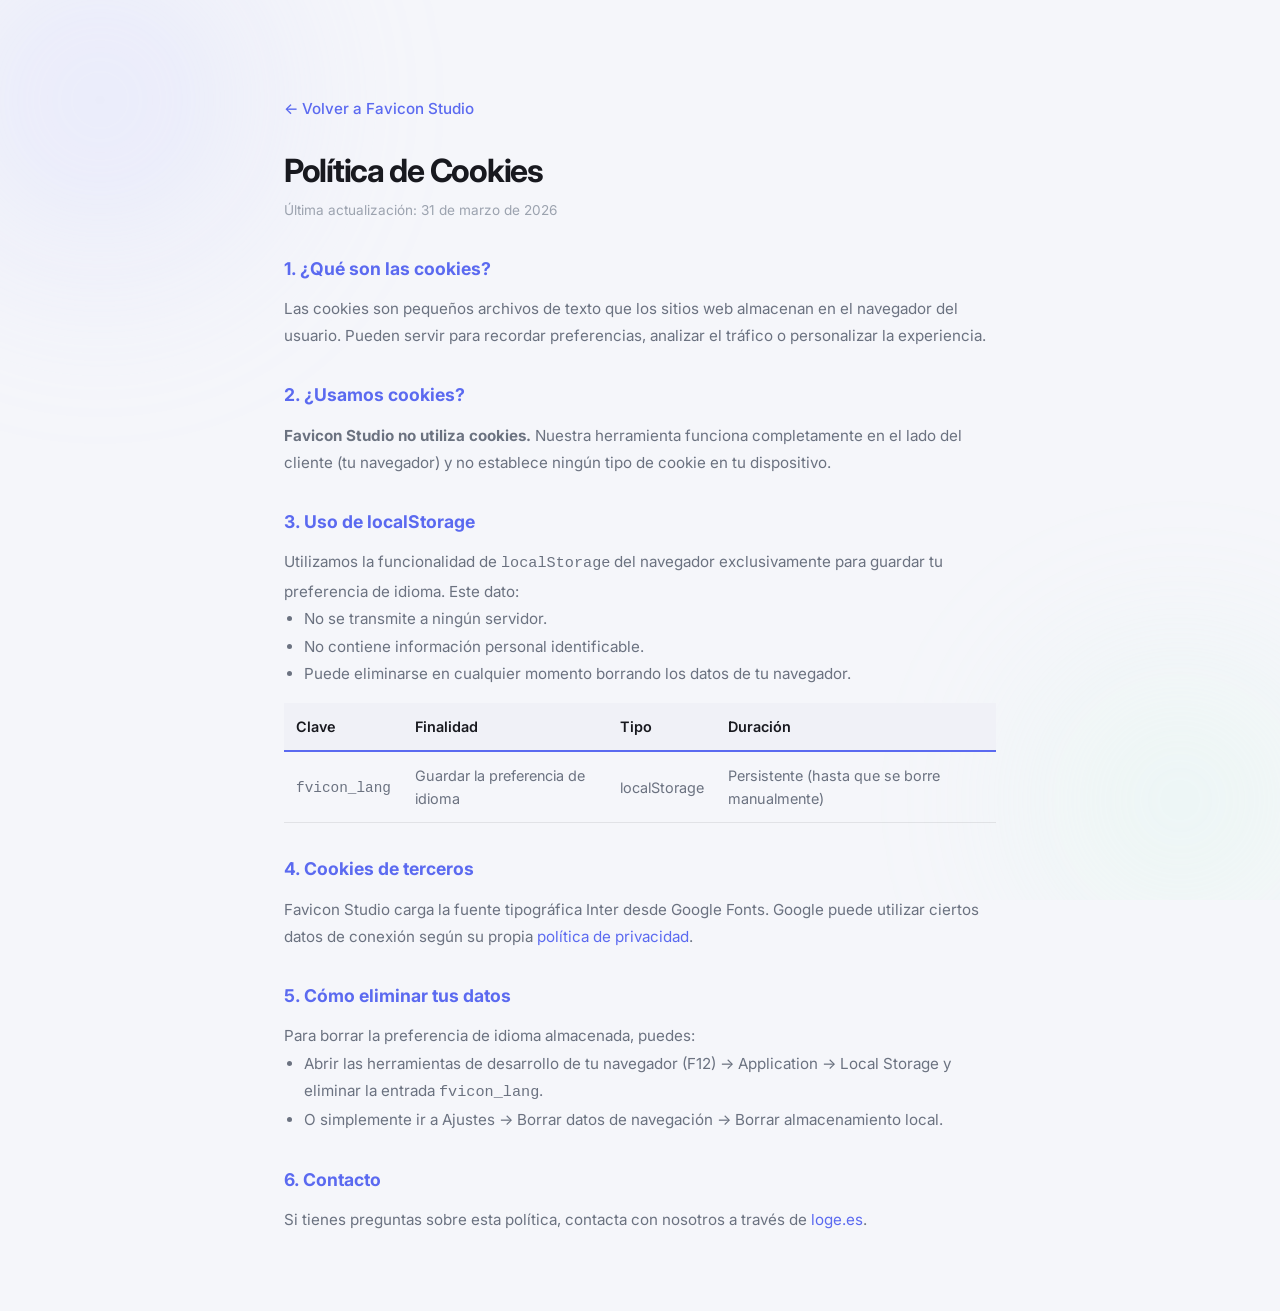
==== cookies.html @ edabd22c "feat: complete overhaul of Favicon Studio" ====
<!DOCTYPE html>
<html lang="es">
<head>
    <meta charset="UTF-8">
    <meta name="viewport" content="width=device-width, initial-scale=1.0">
    <title>Política de Cookies — Favicon Studio by Loge</title>
    <link rel="icon" type="image/svg+xml" href="favicon.svg">
    <link rel="stylesheet" href="styles.css">
    <link rel="preconnect" href="https://fonts.googleapis.com">
    <link rel="preconnect" href="https://fonts.gstatic.com" crossorigin>
    <link href="https://fonts.googleapis.com/css2?family=Inter:wght@300;400;500;600;700&display=swap" rel="stylesheet">
    <style>
        .legal-page { max-width: 760px; margin: 0 auto; padding: 3rem 1.5rem 5rem; position: relative; z-index: 10; }
        .legal-page h1 { font-size: 2rem; margin-bottom: 0.5rem; }
        .legal-page .updated { color: var(--text-3); font-size: 0.85rem; margin-bottom: 2rem; }
        .legal-page h2 { font-size: 1.1rem; color: var(--primary); margin: 2rem 0 0.75rem; }
        .legal-page p, .legal-page li { font-size: 0.95rem; color: var(--text-2); line-height: 1.8; }
        .legal-page ul { padding-left: 1.25rem; margin-bottom: 1rem; }
        .legal-page a { color: var(--primary); text-decoration: none; }
        .legal-page a:hover { text-decoration: underline; }
        .back-link { display: inline-flex; align-items: center; gap: 0.4rem; color: var(--primary); text-decoration: none; font-weight: 500; margin-bottom: 2rem; font-size: 0.95rem; }
        .back-link:hover { text-decoration: underline; }
        table { width: 100%; border-collapse: collapse; margin: 1rem 0; font-size: 0.9rem; }
        th { background: var(--surface-2); text-align: left; padding: 0.75rem; color: var(--text); font-weight: 600; border-bottom: 2px solid var(--primary); }
        td { padding: 0.75rem; border-bottom: 1px solid var(--border); color: var(--text-2); }
    </style>
</head>
<body>
    <div class="background-effects"><div class="glow glow-1"></div><div class="glow glow-2"></div></div>
    <div class="legal-page fade-in">
        <a href="index.html" class="back-link">← Volver a Favicon Studio</a>
        <h1>Política de Cookies</h1>
        <p class="updated">Última actualización: 31 de marzo de 2026</p>

        <h2>1. ¿Qué son las cookies?</h2>
        <p>Las cookies son pequeños archivos de texto que los sitios web almacenan en el navegador del usuario. Pueden servir para recordar preferencias, analizar el tráfico o personalizar la experiencia.</p>

        <h2>2. ¿Usamos cookies?</h2>
        <p><strong>Favicon Studio no utiliza cookies.</strong> Nuestra herramienta funciona completamente en el lado del cliente (tu navegador) y no establece ningún tipo de cookie en tu dispositivo.</p>

        <h2>3. Uso de localStorage</h2>
        <p>Utilizamos la funcionalidad de <code>localStorage</code> del navegador exclusivamente para guardar tu preferencia de idioma. Este dato:</p>
        <ul>
            <li>No se transmite a ningún servidor.</li>
            <li>No contiene información personal identificable.</li>
            <li>Puede eliminarse en cualquier momento borrando los datos de tu navegador.</li>
        </ul>

        <table>
            <thead>
                <tr>
                    <th>Clave</th>
                    <th>Finalidad</th>
                    <th>Tipo</th>
                    <th>Duración</th>
                </tr>
            </thead>
            <tbody>
                <tr>
                    <td><code>fvicon_lang</code></td>
                    <td>Guardar la preferencia de idioma</td>
                    <td>localStorage</td>
                    <td>Persistente (hasta que se borre manualmente)</td>
                </tr>
            </tbody>
        </table>

        <h2>4. Cookies de terceros</h2>
        <p>Favicon Studio carga la fuente tipográfica Inter desde Google Fonts. Google puede utilizar ciertos datos de conexión según su propia <a href="https://policies.google.com/privacy" target="_blank" rel="noopener">política de privacidad</a>.</p>

        <h2>5. Cómo eliminar tus datos</h2>
        <p>Para borrar la preferencia de idioma almacenada, puedes:</p>
        <ul>
            <li>Abrir las herramientas de desarrollo de tu navegador (F12) → Application → Local Storage y eliminar la entrada <code>fvicon_lang</code>.</li>
            <li>O simplemente ir a Ajustes → Borrar datos de navegación → Borrar almacenamiento local.</li>
        </ul>

        <h2>6. Contacto</h2>
        <p>Si tienes preguntas sobre esta política, contacta con nosotros a través de <a href="https://loge.es" target="_blank" rel="noopener">loge.es</a>.</p>
    </div>
</body>
</html>
---- styles.css ----
/* ────────────────────────────────────────────────────────────────────────────
   FAVICON STUDIO — CLEAN LIGHT THEME
   Font: Inter (Google Fonts)
   ──────────────────────────────────────────────────────────────────────────── */

@import url('https://fonts.googleapis.com/css2?family=Inter:wght@300;400;500;600;700&display=swap');

/* ── Design Tokens ────────────────────────────────────────────────────────── */
:root {
    --primary:        #5b6af0;
    --primary-hover:  #4757e2;
    --primary-light:  rgba(91, 106, 240, 0.12);
    --primary-glow:   rgba(91, 106, 240, 0.25);

    --bg:             #f5f6fa;
    --surface:        #ffffff;
    --surface-2:      #f0f1f7;

    --border:         rgba(0, 0, 0, 0.08);
    --border-focus:   rgba(91, 106, 240, 0.5);

    --text:           #18191f;
    --text-2:         #6b7280;
    --text-3:         #9ca3af;

    --success:        #10b981;
    --shadow-sm:      0 1px 3px rgba(0,0,0,.06), 0 1px 2px rgba(0,0,0,.04);
    --shadow-md:      0 4px 16px rgba(0,0,0,.07), 0 2px 6px rgba(0,0,0,.04);
    --shadow-lg:      0 12px 40px rgba(0,0,0,.09), 0 4px 12px rgba(0,0,0,.05);
    --radius-lg:      20px;
    --radius-md:      12px;
    --radius-sm:      8px;
    --ease:           cubic-bezier(0.4, 0, 0.2, 1);
    --ease-spring:    cubic-bezier(0.34, 1.56, 0.64, 1);
}

/* ── Reset ────────────────────────────────────────────────────────────────── */
*, *::before, *::after { margin: 0; padding: 0; box-sizing: border-box; }

body {
    font-family: 'Inter', -apple-system, BlinkMacSystemFont, sans-serif;
    background: var(--bg);
    color: var(--text);
    min-height: 100vh;
    display: flex;
    flex-direction: column;
    align-items: center;
    padding: 3rem 1.5rem 0;
    line-height: 1.6;
    -webkit-font-smoothing: antialiased;
}

/* ── Ambient Background ───────────────────────────────────────────────────── */
.background-effects {
    position: fixed;
    inset: 0;
    z-index: 0;
    pointer-events: none;
    overflow: hidden;
}

.glow {
    position: absolute;
    border-radius: 50%;
    filter: blur(80px);
    opacity: 0.35;
    animation: glow-drift 18s ease-in-out infinite alternate;
}

.glow-1 {
    width: 500px; height: 500px;
    background: radial-gradient(circle, #c7ccff 0%, transparent 70%);
    top: -150px; left: -150px;
}

.glow-2 {
    width: 400px; height: 400px;
    background: radial-gradient(circle, #d1fae5 0%, transparent 70%);
    bottom: -100px; right: -100px;
    animation-delay: -9s;
}

@keyframes glow-drift {
    0%   { transform: translate(0,   0)   scale(1);   }
    100% { transform: translate(60px, 40px) scale(1.15); }
}

/* ── Container ────────────────────────────────────────────────────────────── */
.container {
    max-width: 1080px;
    width: 100%;
    position: relative;
    z-index: 10;
}

/* ── Header ───────────────────────────────────────────────────────────────── */
header {
    text-align: center;
    margin-bottom: 3rem;
}

h1 {
    font-size: 2.8rem;
    font-weight: 700;
    letter-spacing: -0.04em;
    color: var(--text);
    line-height: 1.15;
}

h1 .accent {
    color: var(--primary);
}

h1 .badge {
    display: inline-block;
    background: var(--primary);
    color: #fff;
    font-size: 0.875rem;
    font-weight: 600;
    letter-spacing: 0.04em;
    padding: 0.25rem 0.75rem;
    border-radius: 100px;
    vertical-align: middle;
    margin-left: 0.4rem;
}

header p {
    color: var(--text-2);
    font-size: 1.05rem;
    margin-top: 0.5rem;
    font-weight: 400;
}

/* ── Animations ───────────────────────────────────────────────────────────── */
.fade-in {
    animation: fade-in 0.7s var(--ease) both;
}

.animate-slide-up {
    opacity: 0;
    animation: slide-up 0.65s var(--ease) both;
}

@keyframes fade-in {
    from { opacity: 0; }
    to   { opacity: 1; }
}

@keyframes slide-up {
    from { opacity: 0; transform: translateY(24px); }
    to   { opacity: 1; transform: translateY(0); }
}

@keyframes scale-in {
    from { opacity: 0; transform: scale(0.85); }
    to   { opacity: 1; transform: scale(1); }
}

/* ── Layout Grid ──────────────────────────────────────────────────────────── */
.app-grid {
    display: grid;
    grid-template-columns: 340px 1fr;
    gap: 1.75rem;
    align-items: start;
}

@media (max-width: 860px) {
    .app-grid { grid-template-columns: 1fr; }
}

/* ── Card ─────────────────────────────────────────────────────────────────── */
.card {
    background: var(--surface);
    border: 1px solid var(--border);
    border-radius: var(--radius-lg);
    padding: 1.75rem;
    box-shadow: var(--shadow-md);
    transition: box-shadow 0.3s var(--ease);
}

.card:hover {
    box-shadow: var(--shadow-lg);
}

/* ── Controls Panel ───────────────────────────────────────────────────────── */
.controls-panel {
    display: flex;
    flex-direction: column;
    gap: 1.25rem;
}

/* ── Drag Zone ────────────────────────────────────────────────────────────── */
.drag-zone {
    border: 2px dashed var(--border);
    display: flex;
    align-items: center;
    justify-content: center;
    min-height: 180px;
    cursor: pointer;
    transition: border-color 0.3s var(--ease),
                background   0.3s var(--ease),
                transform    0.25s var(--ease-spring),
                box-shadow   0.3s var(--ease);
    background: linear-gradient(135deg, #fafbff 0%, #f5f6ff 100%);
}

.drag-zone:hover,
.drag-zone.active {
    border-color: var(--primary);
    background: var(--primary-light);
    transform: translateY(-2px);
    box-shadow: 0 8px 24px var(--primary-glow);
}

.drag-content {
    text-align: center;
}

.icon-wrapper {
    display: inline-flex;
    align-items: center;
    justify-content: center;
    width: 52px;
    height: 52px;
    border-radius: 50%;
    background: var(--surface-2);
    margin-bottom: 0.875rem;
    transition: background 0.3s var(--ease), transform 0.3s var(--ease-spring);
}

.drag-zone:hover .icon-wrapper {
    background: var(--primary);
    transform: scale(1.1);
}

.icon-upload {
    width: 24px;
    height: 24px;
    color: var(--text-2);
    transition: color 0.3s var(--ease);
}

.drag-zone:hover .icon-upload { color: white; }

.success-icon {
    background: var(--success) !important;
}
.success-icon svg { color: white; width: 24px; height: 24px; }

.drag-title {
    font-weight: 600;
    font-size: 1rem;
    color: var(--text);
}

.drag-desc {
    font-size: 0.875rem;
    color: var(--text-2);
    margin-top: 0.2rem;
}

/* ── Settings Card ────────────────────────────────────────────────────────── */
.card-header h3 {
    font-size: 1rem;
    font-weight: 600;
    color: var(--text);
    padding-bottom: 1.25rem;
    border-bottom: 2px solid var(--primary);
    margin-bottom: 1.5rem;
}

.setting-group {
    margin-bottom: 1.5rem;
}

.setting-group label,
.setting-group > label {
    display: block;
    font-size: 0.78rem;
    font-weight: 600;
    text-transform: uppercase;
    letter-spacing: 0.06em;
    color: var(--text-2);
    margin-bottom: 0.6rem;
}

/* ── Shape Selector ───────────────────────────────────────────────────────── */
.shape-selector {
    display: flex;
    gap: 0.75rem;
}

.shape-option {
    flex: 1;
    cursor: pointer;
}

.shape-option input[type="radio"] { display: none; }

.shape-btn {
    display: flex;
    align-items: center;
    justify-content: center;
    padding: 0.875rem 0;
    border-radius: var(--radius-md);
    background: var(--surface-2);
    border: 1.5px solid var(--border);
    transition: border-color 0.25s var(--ease),
                background   0.25s var(--ease),
                transform    0.2s  var(--ease-spring),
                box-shadow   0.25s var(--ease);
    cursor: pointer;
}

.shape-option input:checked + .shape-btn {
    border-color: var(--primary);
    background: var(--primary-light);
    box-shadow: 0 0 0 3px var(--primary-glow);
}

.shape-option:hover .shape-btn {
    transform: translateY(-2px);
    box-shadow: var(--shadow-sm);
}

.shape-icon {
    width: 22px;
    height: 22px;
    background: var(--text-3);
    transition: background 0.25s var(--ease), transform 0.25s var(--ease-spring);
}

.shape-option input:checked + .shape-btn .shape-icon { background: var(--primary); }

.shape-icon.none     { 
    border-radius: 3px; 
    background: repeating-conic-gradient(#cbd5e1 0% 25%, #f8fafc 0% 50%) 50% / 10px 10px;
}
.shape-icon.square   { border-radius: 3px; }
.shape-icon.squircle { border-radius: 7px; }
.shape-icon.circle   { border-radius: 50%; }

/* When selected, checkboard gets a blueish tint */
.shape-option input:checked + .shape-btn .shape-icon.none {
    background: repeating-conic-gradient(#93c5fd 0% 25%, #bfdbfe 0% 50%) 50% / 10px 10px;
    box-shadow: inset 0 0 0 1px rgba(59, 130, 246, 0.5);
}

/* ── Color Picker ─────────────────────────────────────────────────────────── */
.color-picker-wrapper {
    position: relative;
    display: flex;
    align-items: center;
    gap: 0.75rem;
    background: var(--surface-2);
    border: 1.5px solid var(--border);
    border-radius: var(--radius-md);
    padding: 0.65rem 1rem;
    cursor: pointer;
    transition: border-color 0.25s var(--ease);
}

.color-picker-wrapper:hover { border-color: var(--primary); }

.color-preview {
    width: 22px;
    height: 22px;
    border-radius: 50%;
    border: 2px solid rgba(0,0,0,0.1);
    box-shadow: inset 0 0 0 1px rgba(0,0,0,0.08);
    pointer-events: none;
    flex-shrink: 0;
}

input[type="color"] {
    position: absolute;
    inset: 0;
    opacity: 0;
    cursor: pointer;
    width: 100%;
    height: 100%;
}

.mono-text {
    font-family: 'SF Mono', 'Fira Code', 'Consolas', monospace;
    font-size: 0.9rem;
    letter-spacing: 0.03em;
    color: var(--text);
}

/* ── Scale Slider ─────────────────────────────────────────────────────────── */
.label-row {
    display: flex;
    justify-content: space-between;
    align-items: center;
}

.value-badge {
    font-size: 0.82rem;
    font-weight: 600;
    color: var(--primary);
    background: var(--primary-light);
    padding: 0.15rem 0.55rem;
    border-radius: 100px;
}

input[type="range"] {
    -webkit-appearance: none;
    appearance: none;
    width: 100%;
    height: 5px;
    background: var(--surface-2);
    border-radius: 3px;
    outline: none;
    margin-top: 0.6rem;
    cursor: pointer;
}

input[type="range"]::-webkit-slider-thumb {
    -webkit-appearance: none;
    width: 18px;
    height: 18px;
    border-radius: 50%;
    background: var(--primary);
    box-shadow: 0 0 0 3px white, 0 0 0 5px var(--primary-glow);
    cursor: pointer;
    transition: transform 0.2s var(--ease-spring);
}

input[type="range"]::-webkit-slider-thumb:hover { transform: scale(1.25); }

/* ── Offset Inputs ────────────────────────────────────────────────────────── */
.offset-controls {
    display: grid;
    grid-template-columns: 1fr 1fr;
    gap: 0.75rem;
}

.offset-input {
    display: flex;
    align-items: center;
    gap: 0.5rem;
    background: var(--surface-2);
    border: 1.5px solid var(--border);
    border-radius: var(--radius-md);
    padding: 0.5rem 0.75rem;
    transition: border-color 0.25s var(--ease);
}

.offset-input:focus-within {
    border-color: var(--primary);
    box-shadow: 0 0 0 3px var(--primary-glow);
}

.offset-input span {
    font-size: 0.78rem;
    font-weight: 700;
    color: var(--text-2);
    letter-spacing: 0.04em;
}

.offset-input input {
    background: transparent;
    border: none;
    color: var(--text);
    width: 100%;
    outline: none;
    font-size: 0.95rem;
    font-family: 'SF Mono', 'Fira Code', monospace;
}

/* ── Preview Panel ────────────────────────────────────────────────────────── */
.preview-panel > .card {
    display: flex;
    flex-direction: column;
    gap: 0;
}

.tabs-header h3 {
    font-size: 1rem;
    font-weight: 600;
    color: var(--text);
    padding-bottom: 1.25rem;
    border-bottom: 2px solid var(--primary);
    margin-bottom: 1.5rem;
}

/* ── Browser Mockup ───────────────────────────────────────────────────────── */
.browser-mockup {
    border: 1px solid var(--border);
    border-radius: var(--radius-md);
    overflow: hidden;
    margin-bottom: 2rem;
    box-shadow: var(--shadow-sm);
    background: #fff;
}

.browser-header {
    background: #efefef;
    padding: 0.5rem 0.75rem 0;
    display: flex;
    align-items: flex-end;
    gap: 0;
    border-bottom: 1px solid #d8d8d8;
}

.browser-dots {
    display: flex;
    gap: 5px;
    align-items: center;
    padding-bottom: 0.55rem;
    margin-right: 1rem;
}

.browser-dots span {
    width: 12px;
    height: 12px;
    border-radius: 50%;
}

.browser-dots span:nth-child(1) { background: #ff5f57; }
.browser-dots span:nth-child(2) { background: #febc2e; }
.browser-dots span:nth-child(3) { background: #28c840; }

.browser-tab {
    background: #fff;
    padding: 0.45rem 1rem;
    border-radius: 8px 8px 0 0;
    display: inline-flex;
    align-items: center;
    gap: 0.5rem;
    max-width: 220px;
    min-width: 140px;
    position: relative;
    border: 1px solid #d8d8d8;
    border-bottom: 1px solid #fff;
    margin-bottom: -1px;
}

.tab-favicon {
    width: 16px;
    height: 16px;
    border-radius: 2px;
}

.tab-title {
    font-size: 0.72rem;
    color: #333;
    white-space: nowrap;
    overflow: hidden;
    text-overflow: ellipsis;
    flex-grow: 1;
}

.tab-close {
    width: 13px;
    height: 13px;
    color: #999;
    flex-shrink: 0;
    cursor: pointer;
}

.tab-close:hover { color: #333; }

.browser-tab-add {
    color: #999;
    padding: 0 0.5rem 0.55rem;
}

.browser-tab-add svg { width: 15px; height: 15px; display: block; }

.browser-body {
    background:
        linear-gradient(rgba(91,106,240,.03) 1px, transparent 1px),
        linear-gradient(90deg, rgba(91,106,240,.03) 1px, transparent 1px);
    background-size: 20px 20px;
    background-color: #fafafa;
    display: flex;
    align-items: center;
    justify-content: center;
    min-height: 240px;
    padding: 2rem;
}

.preview-display {
    display: flex;
    justify-content: center;
    align-items: center;
    width: 100%;
}

#svg-container svg {
    max-width: 160px;
    height: auto;
    filter: drop-shadow(0 10px 30px rgba(0,0,0,.18));
    animation: scale-in 0.45s var(--ease-spring) both;
}

.placeholder-preview {
    text-align: center;
    color: var(--text-3);
}

.placeholder-preview svg {
    width: 44px;
    height: 44px;
    margin-bottom: 0.75rem;
    opacity: 0.45;
}

.placeholder-preview p {
    font-size: 0.9rem;
}

/* ── Export Section ───────────────────────────────────────────────────────── */
.export-section {
    background: var(--surface-2);
    border: 1px solid var(--border);
    border-radius: var(--radius-md);
    padding: 1.25rem;
}

.export-section h4 {
    font-size: 0.82rem;
    font-weight: 700;
    text-transform: uppercase;
    letter-spacing: 0.06em;
    color: var(--text-2);
    margin-bottom: 1rem;
}

.export-controls {
    display: flex;
    flex-direction: column;
    gap: 0.75rem;
}

.format-selector {
    display: flex;
    flex-direction: column;
    gap: 0.35rem;
}

.format-selector label {
    font-size: 0.78rem;
    font-weight: 600;
    color: var(--text-2);
    text-transform: uppercase;
    letter-spacing: 0.05em;
}

.modern-select {
    width: 100%;
    padding: 0.7rem 2.5rem 0.7rem 1rem;
    background: var(--surface);
    border: 1.5px solid var(--border);
    border-radius: var(--radius-sm);
    color: var(--text);
    font-size: 0.95rem;
    font-family: inherit;
    outline: none;
    appearance: none;
    background-image: url("data:image/svg+xml;charset=UTF-8,%3csvg xmlns='http://www.w3.org/2000/svg' viewBox='0 0 24 24' fill='none' stroke='%236b7280' stroke-width='2'%3e%3cpolyline points='6 9 12 15 18 9'/%3e%3c/svg%3e");
    background-repeat: no-repeat;
    background-position: right 0.75rem center;
    background-size: 1.1em;
    cursor: pointer;
    transition: border-color 0.25s var(--ease), box-shadow 0.25s var(--ease);
}

.modern-select:focus {
    border-color: var(--primary);
    box-shadow: 0 0 0 3px var(--primary-glow);
}

.modern-select option {
    background: #fff;
    color: var(--text);
}

/* ── Buttons ──────────────────────────────────────────────────────────────── */
.btn {
    display: inline-flex;
    align-items: center;
    justify-content: center;
    gap: 0.5rem;
    padding: 0.85rem 1.5rem;
    border-radius: var(--radius-sm);
    font-family: inherit;
    font-size: 0.95rem;
    font-weight: 600;
    cursor: pointer;
    border: none;
    width: 100%;
    transition: background   0.25s var(--ease),
                transform    0.2s  var(--ease-spring),
                box-shadow   0.25s var(--ease),
                opacity      0.2s  var(--ease);
}

.btn svg {
    width: 18px;
    height: 18px;
    flex-shrink: 0;
}

.btn.primary {
    background: var(--primary);
    color: #fff;
    box-shadow: 0 4px 14px var(--primary-glow);
}

.btn.primary:hover:not(:disabled) {
    background: var(--primary-hover);
    transform: translateY(-2px);
    box-shadow: 0 8px 24px var(--primary-glow);
}

.btn.primary:active:not(:disabled) {
    transform: translateY(0);
    box-shadow: 0 2px 8px var(--primary-glow);
}

.btn:disabled {
    background: var(--surface-2);
    color: var(--text-3);
    box-shadow: none;
    cursor: not-allowed;
    opacity: 0.7;
}

.btn.secondary {
    background: var(--surface-2);
    color: var(--text-2);
    border: 1.5px solid var(--border);
}

.btn.secondary:hover:not(:disabled) {
    background: var(--surface);
    color: var(--text);
    border-color: var(--primary);
    transform: translateY(-2px);
    box-shadow: var(--shadow-sm);
}

.btn.secondary:active:not(:disabled) {
    transform: translateY(0);
}

/* ── Color Presets ────────────────────────────────────────────────────────── */
.color-presets {
    display: flex;
    gap: 0.5rem;
    margin-top: 0.5rem;
}

.color-chip {
    width: 26px;
    height: 26px;
    border-radius: 50%;
    border: 2px solid rgba(0,0,0,0.08);
    cursor: pointer;
    transition: transform 0.2s var(--ease-spring), box-shadow 0.25s var(--ease);
    position: relative;
}

.color-chip:hover {
    transform: scale(1.2);
    box-shadow: 0 0 0 3px var(--primary-glow);
}

.color-chip.active {
    box-shadow: 0 0 0 3px var(--primary);
}

/* Checkerboard for transparent chip */
.color-chip.transparent {
    background: repeating-conic-gradient(#d1d5db 0% 25%, #fff 0% 50%) 50% / 8px 8px;
}

/* ── Size Preview Grid ───────────────────────────────────────────────────── */
.size-preview-row {
    display: flex;
    align-items: flex-end;
    justify-content: center;
    gap: 1.25rem;
    margin-top: 1.5rem;
    padding: 1rem 0;
}

.size-preview-item {
    display: flex;
    flex-direction: column;
    align-items: center;
    gap: 0.4rem;
}

.size-preview-item img {
    border-radius: 3px;
    image-rendering: pixelated;
    box-shadow: var(--shadow-sm);
    background: #fff;
}

.size-preview-label {
    font-size: 0.7rem;
    color: var(--text-3);
    font-weight: 500;
    font-family: 'SF Mono', 'Fira Code', monospace;
}

/* ── Toast ────────────────────────────────────────────────────────────────── */
.toast {
    position: fixed;
    bottom: 2rem;
    left: 50%;
    transform: translateX(-50%) translateY(100px);
    background: var(--text);
    color: #fff;
    padding: 0.8rem 1.5rem;
    border-radius: 100px;
    font-size: 0.9rem;
    font-weight: 500;
    box-shadow: 0 12px 40px rgba(0,0,0,0.2);
    z-index: 9999;
    opacity: 0;
    pointer-events: none;
    transition: transform 0.4s var(--ease-spring), opacity 0.3s var(--ease);
    display: flex;
    align-items: center;
    gap: 0.5rem;
}

.toast.show {
    opacity: 1;
    transform: translateX(-50%) translateY(0);
    pointer-events: auto;
}

.toast svg {
    width: 18px;
    height: 18px;
    flex-shrink: 0;
}

.export-hint {
    margin-top: 0.75rem;
    font-size: 0.8rem;
    color: var(--text-2);
    text-align: center;
    line-height: 1.5;
}

/* ── Language Selector ────────────────────────────────────────────────────── */
.language-wrapper {
    position: absolute;
    top: 1.5rem;
    right: 1.5rem;
    display: flex;
    align-items: center;
    background: var(--surface);
    border: 1.5px solid var(--border);
    border-radius: 100px;
    padding: 0.4rem 0.75rem;
    box-shadow: var(--shadow-sm);
    z-index: 100;
}

.icon-globe {
    width: 16px;
    height: 16px;
    color: var(--text-2);
    margin-right: 0.5rem;
}

.lang-select {
    border: none;
    background: transparent;
    color: var(--text);
    font-size: 0.85rem;
    font-weight: 500;
    outline: none;
    cursor: pointer;
    font-family: inherit;
    appearance: none;
    padding-right: 1.25rem;
    background-image: url("data:image/svg+xml;charset=UTF-8,%3csvg xmlns='http://www.w3.org/2000/svg' viewBox='0 0 24 24' fill='none' stroke='%236b7280' stroke-width='2'%3e%3cpolyline points='6 9 12 15 18 9'/%3e%3c/svg%3e");
    background-repeat: no-repeat;
    background-position: right center;
    background-size: 0.8em;
}

/* ── Footer ───────────────────────────────────────────────────────────────── */
footer {
    width: 100%;
    max-width: 1080px;
    margin: 4rem auto 0;
    padding: 2rem 1.5rem;
    border-top: 1px solid var(--border);
    text-align: center;
    position: relative;
    z-index: 10;
}

.footer-inner {
    display: flex;
    flex-direction: column;
    align-items: center;
    gap: 1rem;
}

.footer-brand {
    display: flex;
    align-items: center;
    gap: 0.5rem;
    font-size: 0.95rem;
    font-weight: 500;
    color: var(--text-2);
}

.loge-brand-link {
    display: inline-flex;
    align-items: center;
    text-decoration: none;
    transition: opacity 0.2s var(--ease);
}

.loge-brand-link:hover { opacity: 0.75; }

.loge-logo-img {
    height: 28px;
    width: auto;
    display: block;
}

.footer-legal-links {
    display: flex;
    align-items: center;
    gap: 0.5rem;
    flex-wrap: wrap;
    justify-content: center;
}

.footer-legal-links a {
    font-size: 0.82rem;
    color: var(--text-2);
    text-decoration: none;
    transition: color 0.2s var(--ease);
}

.footer-legal-links a:hover { color: var(--primary); }

.footer-divider {
    color: var(--text-3);
    font-size: 0.9rem;
}

.footer-rights {
    font-size: 0.78rem;
    color: var(--text-3);
}
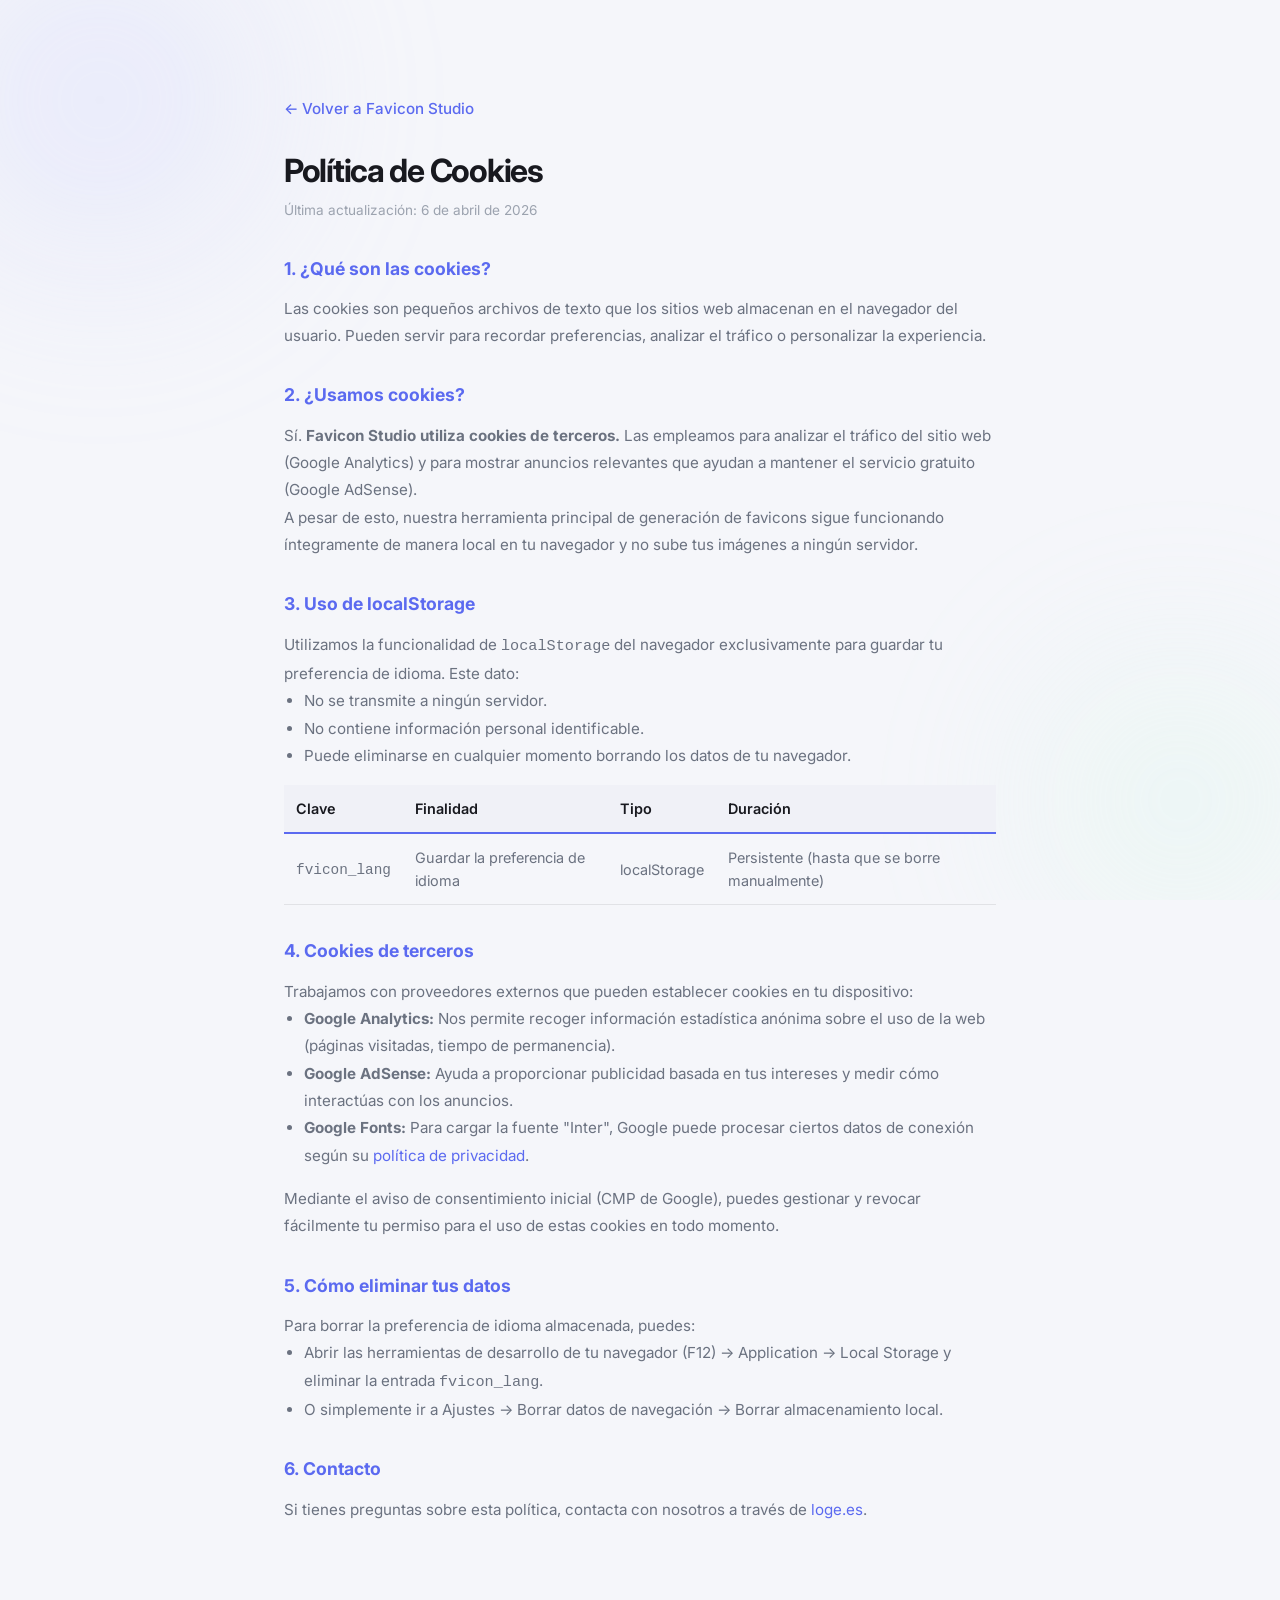
==== commit f9b82ef1: "Update cookies policy to include Analytics and AdSense" ====
--- a/cookies.html
+++ b/cookies.html
@@ -24,19 +24,33 @@
         th { background: var(--surface-2); text-align: left; padding: 0.75rem; color: var(--text); font-weight: 600; border-bottom: 2px solid var(--primary); }
         td { padding: 0.75rem; border-bottom: 1px solid var(--border); color: var(--text-2); }
     </style>
+
+    <!-- Google tag (gtag.js) -->
+    <script async src="https://www.googletagmanager.com/gtag/js?id=G-MQ6E0VF4LJ"></script>
+    <script>
+      window.dataLayer = window.dataLayer || [];
+      function gtag(){dataLayer.push(arguments);}
+      gtag('js', new Date());
+
+      gtag('config', 'G-MQ6E0VF4LJ');
+    </script>
+    
+    <!-- Google AdSense -->
+    <script async src="https://pagead2.googlesyndication.com/pagead/js/adsbygoogle.js?client=ca-pub-7780596036524210" crossorigin="anonymous"></script>
 </head>
 <body>
     <div class="background-effects"><div class="glow glow-1"></div><div class="glow glow-2"></div></div>
     <div class="legal-page fade-in">
         <a href="index.html" class="back-link">← Volver a Favicon Studio</a>
         <h1>Política de Cookies</h1>
-        <p class="updated">Última actualización: 31 de marzo de 2026</p>
+        <p class="updated">Última actualización: 6 de abril de 2026</p>
 
         <h2>1. ¿Qué son las cookies?</h2>
         <p>Las cookies son pequeños archivos de texto que los sitios web almacenan en el navegador del usuario. Pueden servir para recordar preferencias, analizar el tráfico o personalizar la experiencia.</p>
 
         <h2>2. ¿Usamos cookies?</h2>
-        <p><strong>Favicon Studio no utiliza cookies.</strong> Nuestra herramienta funciona completamente en el lado del cliente (tu navegador) y no establece ningún tipo de cookie en tu dispositivo.</p>
+        <p>Sí. <strong>Favicon Studio utiliza cookies de terceros.</strong> Las empleamos para analizar el tráfico del sitio web (Google Analytics) y para mostrar anuncios relevantes que ayudan a mantener el servicio gratuito (Google AdSense).</p>
+        <p>A pesar de esto, nuestra herramienta principal de generación de favicons sigue funcionando íntegramente de manera local en tu navegador y no sube tus imágenes a ningún servidor.</p>
 
         <h2>3. Uso de localStorage</h2>
         <p>Utilizamos la funcionalidad de <code>localStorage</code> del navegador exclusivamente para guardar tu preferencia de idioma. Este dato:</p>
@@ -66,7 +80,13 @@
         </table>
 
         <h2>4. Cookies de terceros</h2>
-        <p>Favicon Studio carga la fuente tipográfica Inter desde Google Fonts. Google puede utilizar ciertos datos de conexión según su propia <a href="https://policies.google.com/privacy" target="_blank" rel="noopener">política de privacidad</a>.</p>
+        <p>Trabajamos con proveedores externos que pueden establecer cookies en tu dispositivo:</p>
+        <ul>
+            <li><strong>Google Analytics:</strong> Nos permite recoger información estadística anónima sobre el uso de la web (páginas visitadas, tiempo de permanencia).</li>
+            <li><strong>Google AdSense:</strong> Ayuda a proporcionar publicidad basada en tus intereses y medir cómo interactúas con los anuncios.</li>
+            <li><strong>Google Fonts:</strong> Para cargar la fuente "Inter", Google puede procesar ciertos datos de conexión según su <a href="https://policies.google.com/privacy" target="_blank" rel="noopener">política de privacidad</a>.</li>
+        </ul>
+        <p>Mediante el aviso de consentimiento inicial (CMP de Google), puedes gestionar y revocar fácilmente tu permiso para el uso de estas cookies en todo momento.</p>
 
         <h2>5. Cómo eliminar tus datos</h2>
         <p>Para borrar la preferencia de idioma almacenada, puedes:</p>
